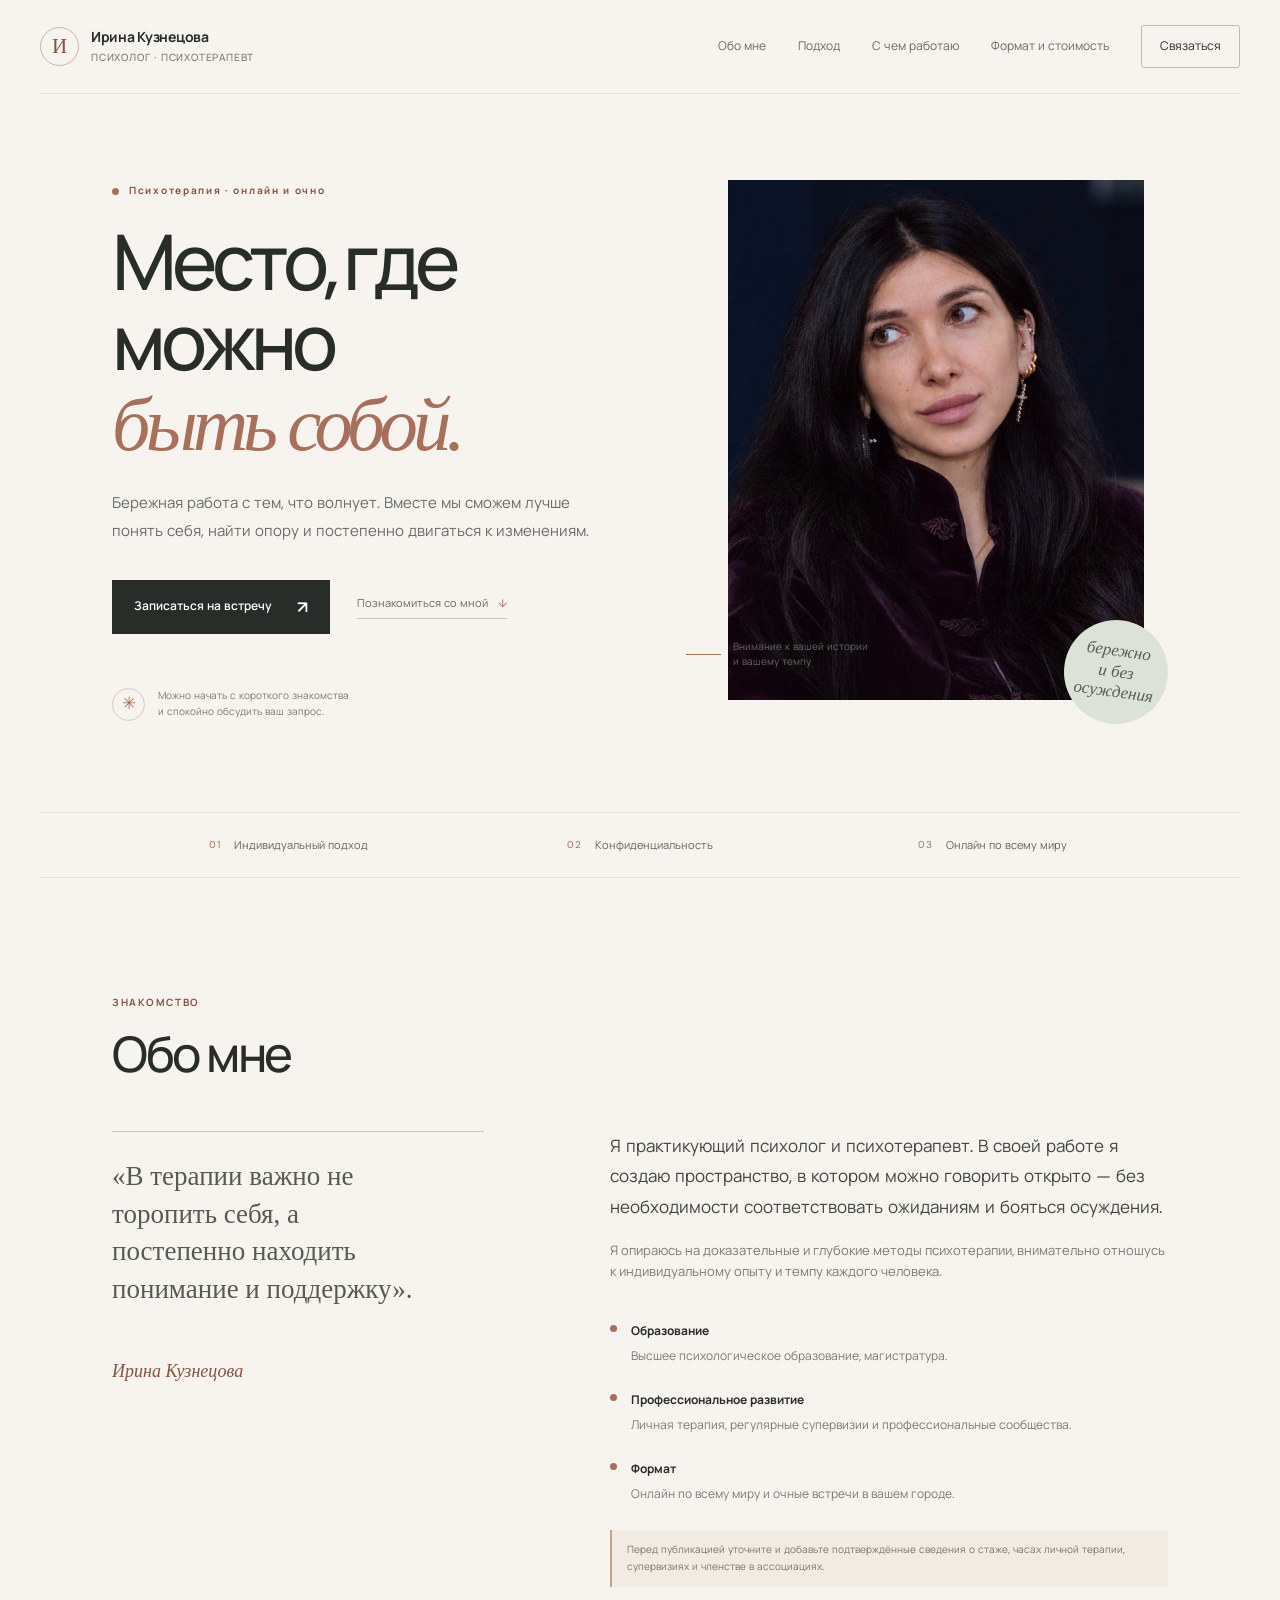
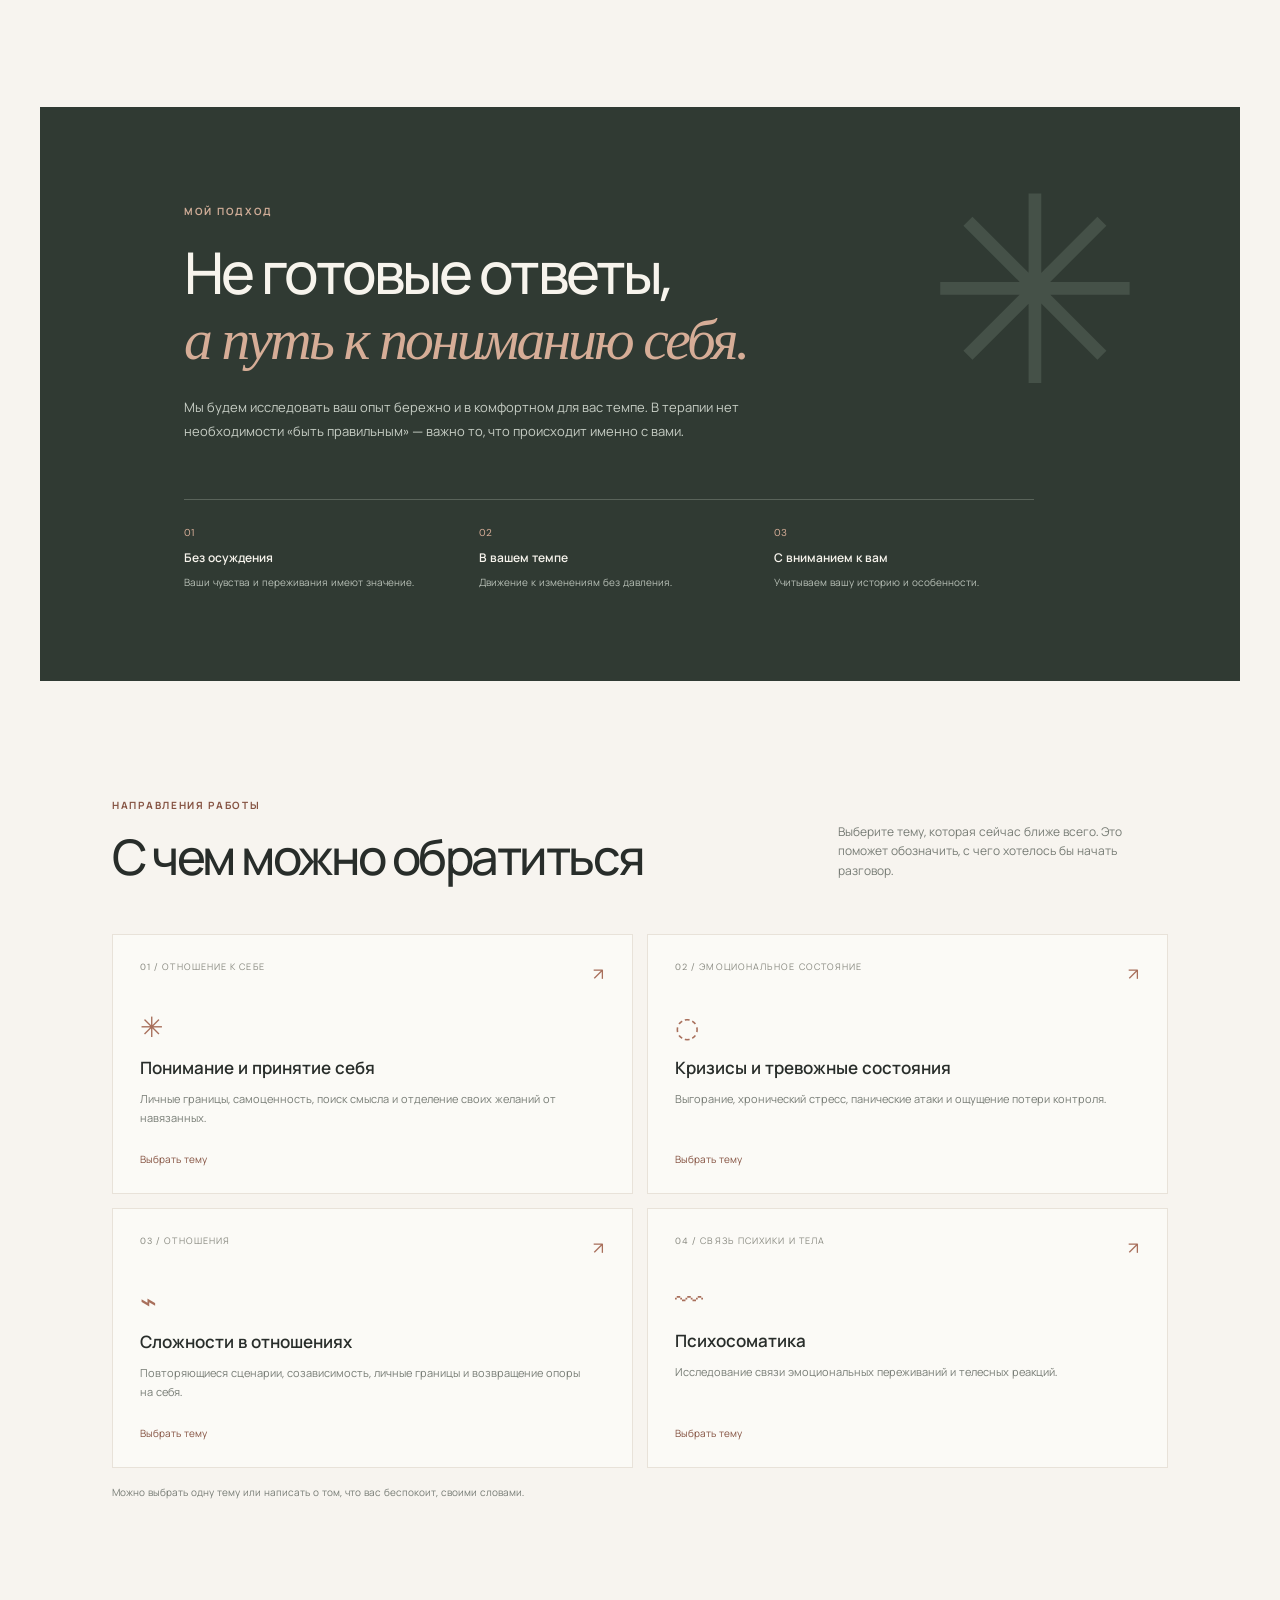
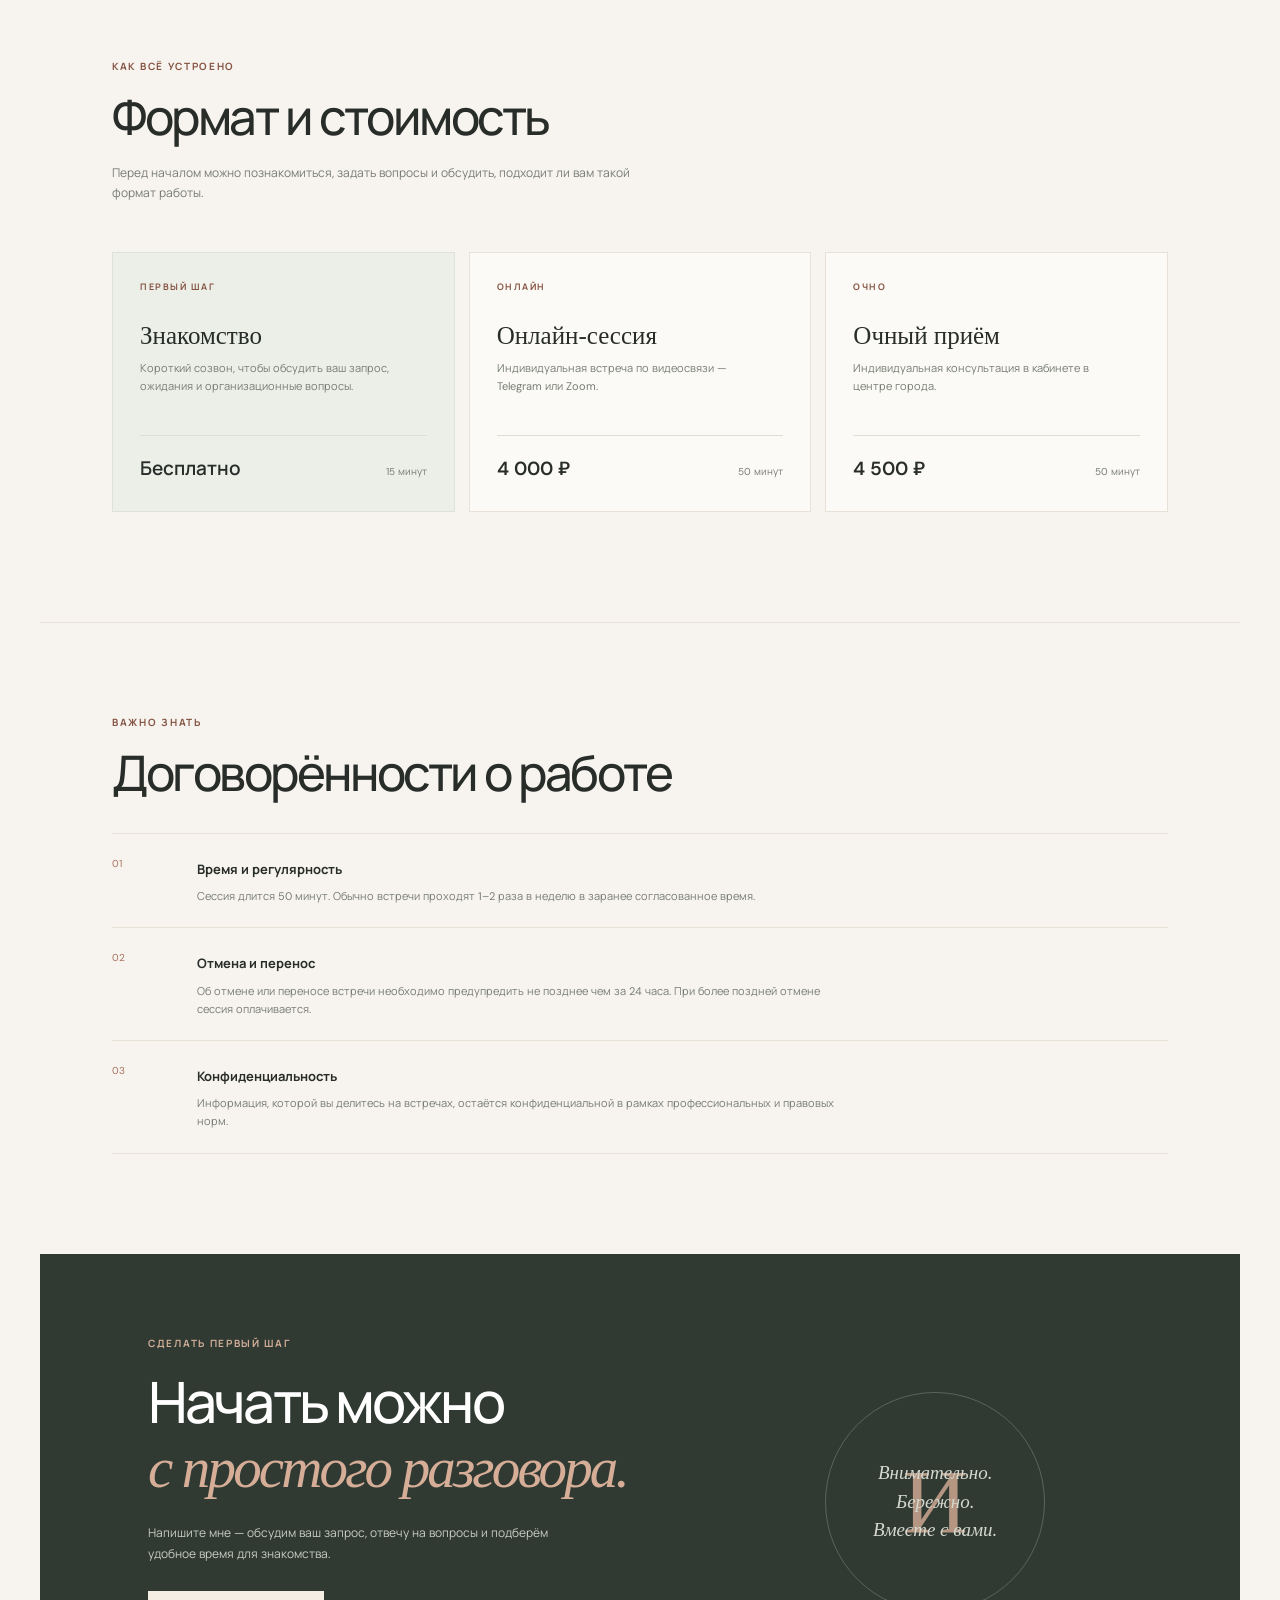
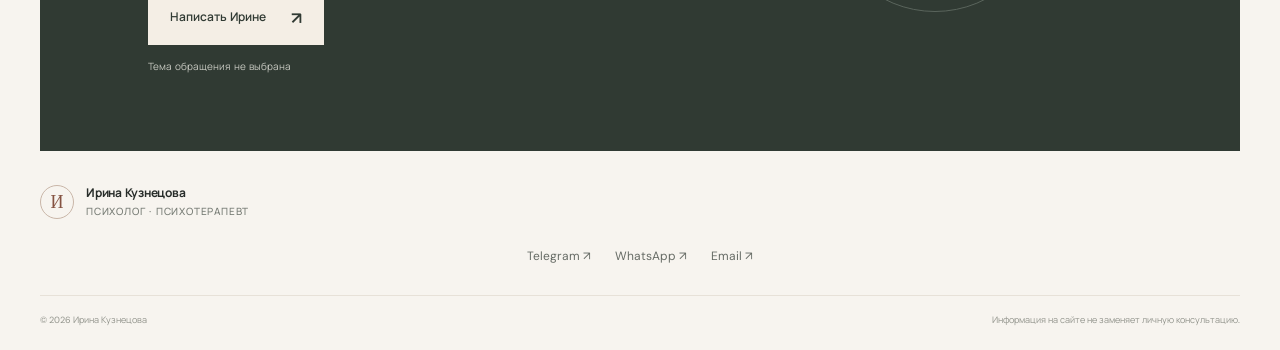
==== index.html @ 9c00845e "Add files via upload" ====
<!DOCTYPE html>
<html lang="ru">
<head>
  <meta charset="UTF-8">
  <meta name="viewport" content="width=device-width, initial-scale=1.0">
  <meta name="theme-color" content="#f7f4ef">
  <meta name="description" content="Ирина Кузнецова — психолог, психотерапевт. Индивидуальные консультации онлайн и очно.">
  <title>Ирина Кузнецова — психолог и психотерапевт</title>
  <link rel="preconnect" href="https://fonts.googleapis.com">
  <link rel="preconnect" href="https://fonts.gstatic.com" crossorigin>
  <link href="https://fonts.googleapis.com/css2?family=DM+Sans:wght@400;500;600;700&family=Manrope:wght@400;500;600;700&display=swap" rel="stylesheet">
  <link rel="stylesheet" href="style.css">
</head>
<body>
  <div class="site-shell">
    <header class="site-header">
      <a class="brand" href="#top" aria-label="На главную">
        <span class="brand-mark">И</span>
        <span>Ирина Кузнецова<small>Психолог · психотерапевт</small></span>
      </a>
      <button class="menu-toggle" type="button" aria-label="Открыть меню" aria-expanded="false">
        <span></span><span></span>
      </button>
      <nav class="nav-menu" aria-label="Основная навигация">
        <a href="#about">Обо мне</a>
        <a href="#approach">Подход</a>
        <a href="#requests">С чем работаю</a>
        <a href="#format">Формат и стоимость</a>
        <a class="nav-cta" href="#contacts">Связаться</a>
      </nav>
    </header>

    <main id="top">
      <section class="hero">
        <div class="hero-copy">
          <div class="eyebrow"><span></span> Психотерапия · онлайн и очно</div>
          <h1>Место, где можно<br><em>быть собой.</em></h1>
          <p class="hero-lead">Бережная работа с тем, что волнует. Вместе мы сможем лучше понять себя, найти опору и постепенно двигаться к изменениям.</p>
          <div class="hero-actions">
            <a class="button button-primary" href="#contacts">Записаться на встречу <span>↗</span></a>
            <a class="text-link" href="#about">Познакомиться со мной <span>↓</span></a>
          </div>
          <div class="hero-note">
            <span class="note-icon">✳</span>
            <span>Можно начать с короткого знакомства<br>и спокойно обсудить ваш запрос.</span>
          </div>
        </div>
        <div class="hero-visual">
          <div class="portrait-frame">
            <!-- Замените путь на актуальное фото специалиста -->
            <img src="Снимок экрана — 2026-11-09 в 21.29.04.png" alt="Портрет Ирины Кузнецовой" onerror="this.style.display='none'; this.parentElement.classList.add('portrait-placeholder');">
            <img src="irina-portrait.png" alt="">
          </div>
          <div class="visual-caption"><span class="caption-line"></span><span>Внимание к вашей истории<br>и вашему темпу</span></div>
          <div class="hero-stamp">бережно<br>и без<br>осуждения</div>
        </div>
      </section>

      <section class="intro-strip" aria-label="Формат работы">
        <div><span class="strip-number">01</span><span>Индивидуальный подход</span></div>
        <div><span class="strip-number">02</span><span>Конфиденциальность</span></div>
        <div><span class="strip-number">03</span><span>Онлайн по всему миру</span></div>
      </section>

      <section class="section about-section" id="about">
        <div class="section-heading">
          <span class="section-kicker">ЗНАКОМСТВО</span>
          <h2>Обо мне</h2>
        </div>
        <div class="about-layout">
          <div class="about-aside">
            <p class="large-quote">«В терапии важно не торопить себя, а постепенно находить понимание и поддержку».</p>
            <span class="signature">Ирина Кузнецова</span>
          </div>
          <div class="about-content">
            <p class="body-large">Я практикующий психолог и психотерапевт. В своей работе я создаю пространство, в котором можно говорить открыто — без необходимости соответствовать ожиданиям и бояться осуждения.</p>
            <p>Я опираюсь на доказательные и глубокие методы психотерапии, внимательно отношусь к индивидуальному опыту и темпу каждого человека.</p>
            <div class="credentials">
              <div class="credential"><span class="credential-dot"></span><div><strong>Образование</strong><p>Высшее психологическое образование, магистратура.</p></div></div>
              <div class="credential"><span class="credential-dot"></span><div><strong>Профессиональное развитие</strong><p>Личная терапия, регулярные супервизии и профессиональные сообщества.</p></div></div>
              <div class="credential"><span class="credential-dot"></span><div><strong>Формат</strong><p>Онлайн по всему миру и очные встречи в вашем городе.</p></div></div>
            </div>
            <p class="editor-note">Перед публикацией уточните и добавьте подтверждённые сведения о стаже, часах личной терапии, супервизиях и членстве в ассоциациях.</p>
          </div>
        </div>
      </section>

      <section class="approach-band" id="approach">
        <div class="approach-inner">
          <span class="section-kicker light">МОЙ ПОДХОД</span>
          <h2>Не готовые ответы,<br><em>а путь к пониманию себя.</em></h2>
          <p>Мы будем исследовать ваш опыт бережно и в комфортном для вас темпе. В терапии нет необходимости «быть правильным» — важно то, что происходит именно с вами.</p>
          <div class="approach-points">
            <div><span>01</span><strong>Без осуждения</strong><small>Ваши чувства и переживания имеют значение.</small></div>
            <div><span>02</span><strong>В вашем темпе</strong><small>Движение к изменениям без давления.</small></div>
            <div><span>03</span><strong>С вниманием к вам</strong><small>Учитываем вашу историю и особенности.</small></div>
          </div>
        </div>
        <div class="approach-decoration" aria-hidden="true">✳</div>
      </section>

      <section class="section requests-section" id="requests">
        <div class="section-heading heading-row">
          <div><span class="section-kicker">НАПРАВЛЕНИЯ РАБОТЫ</span><h2>С чем можно обратиться</h2></div>
          <p>Выберите тему, которая сейчас ближе всего. Это поможет обозначить, с чего хотелось бы начать разговор.</p>
        </div>
        <div class="request-grid">
          <button class="request-card" type="button" data-topic="самоценность и принятие себя" aria-pressed="false">
            <span class="card-top"><span>01 / ОТНОШЕНИЕ К СЕБЕ</span><span class="card-arrow">↗</span></span>
            <span class="request-icon">✳</span>
            <strong>Понимание и принятие себя</strong>
            <span class="request-description">Личные границы, самоценность, поиск смысла и отделение своих желаний от навязанных.</span>
            <span class="card-select">Выбрать тему</span>
          </button>
          <button class="request-card" type="button" data-topic="тревожные состояния и стресс" aria-pressed="false">
            <span class="card-top"><span>02 / ЭМОЦИОНАЛЬНОЕ СОСТОЯНИЕ</span><span class="card-arrow">↗</span></span>
            <span class="request-icon">◌</span>
            <strong>Кризисы и тревожные состояния</strong>
            <span class="request-description">Выгорание, хронический стресс, панические атаки и ощущение потери контроля.</span>
            <span class="card-select">Выбрать тему</span>
          </button>
          <button class="request-card" type="button" data-topic="отношения" aria-pressed="false">
            <span class="card-top"><span>03 / ОТНОШЕНИЯ</span><span class="card-arrow">↗</span></span>
            <span class="request-icon">⌁</span>
            <strong>Сложности в отношениях</strong>
            <span class="request-description">Повторяющиеся сценарии, созависимость, личные границы и возвращение опоры на себя.</span>
            <span class="card-select">Выбрать тему</span>
          </button>
          <button class="request-card" type="button" data-topic="психосоматика" aria-pressed="false">
            <span class="card-top"><span>04 / СВЯЗЬ ПСИХИКИ И ТЕЛА</span><span class="card-arrow">↗</span></span>
            <span class="request-icon">〰</span>
            <strong>Психосоматика</strong>
            <span class="request-description">Исследование связи эмоциональных переживаний и телесных реакций.</span>
            <span class="card-select">Выбрать тему</span>
          </button>
        </div>
        <p class="selection-hint" id="selectionHint" aria-live="polite">Можно выбрать одну тему или написать о том, что вас беспокоит, своими словами.</p>
      </section>

      <section class="section format-section" id="format">
        <div class="section-heading">
          <span class="section-kicker">КАК ВСЁ УСТРОЕНО</span>
          <h2>Формат и стоимость</h2>
          <p class="section-description">Перед началом можно познакомиться, задать вопросы и обсудить, подходит ли вам такой формат работы.</p>
        </div>
        <div class="price-cards">
          <article class="price-card intro-card">
            <span class="price-label">ПЕРВЫЙ ШАГ</span>
            <h3>Знакомство</h3>
            <p>Короткий созвон, чтобы обсудить ваш запрос, ожидания и организационные вопросы.</p>
            <div class="price-bottom"><strong>Бесплатно</strong><span>15 минут</span></div>
          </article>
          <article class="price-card">
            <span class="price-label">ОНЛАЙН</span>
            <h3>Онлайн-сессия</h3>
            <p>Индивидуальная встреча по видеосвязи — Telegram или Zoom.</p>
            <div class="price-bottom"><strong>4 000 ₽</strong><span>50 минут</span></div>
          </article>
          <article class="price-card">
            <span class="price-label">ОЧНО</span>
            <h3>Очный приём</h3>
            <p>Индивидуальная консультация в кабинете в центре города.</p>
            <div class="price-bottom"><strong>4 500 ₽</strong><span>50 минут</span></div>
          </article>
        </div>
      </section>

      <section class="rules-section">
        <div class="section-heading">
          <span class="section-kicker">ВАЖНО ЗНАТЬ</span>
          <h2>Договорённости о работе</h2>
        </div>
        <div class="rules-list">
          <div class="rule"><span>01</span><div><strong>Время и регулярность</strong><p>Сессия длится 50 минут. Обычно встречи проходят 1–2 раза в неделю в заранее согласованное время.</p></div></div>
          <div class="rule"><span>02</span><div><strong>Отмена и перенос</strong><p>Об отмене или переносе встречи необходимо предупредить не позднее чем за 24 часа. При более поздней отмене сессия оплачивается.</p></div></div>
          <div class="rule"><span>03</span><div><strong>Конфиденциальность</strong><p>Информация, которой вы делитесь на встречах, остаётся конфиденциальной в рамках профессиональных и правовых норм.</p></div></div>
        </div>
      </section>

      <section class="contact-section" id="contacts">
        <div class="contact-copy">
          <span class="section-kicker light">СДЕЛАТЬ ПЕРВЫЙ ШАГ</span>
          <h2>Начать можно<br><em>с простого разговора.</em></h2>
          <p>Напишите мне — обсудим ваш запрос, отвечу на вопросы и подберём удобное время для знакомства.</p>
          <a class="button button-light" id="contactButton" href="https://t.me" target="_blank" rel="noopener">Написать Ирине <span>↗</span></a>
          <p class="contact-topic" id="contactTopic">Тема обращения не выбрана</p>
        </div>
        <div class="contact-side">
          <div class="contact-orbit">И</div>
          <span>Внимательно.<br>Бережно.<br>Вместе с вами.</span>
        </div>
      </section>
    </main>

    <footer class="site-footer">
      <a class="brand footer-brand" href="#top"><span class="brand-mark">И</span><span>Ирина Кузнецова<small>Психолог · психотерапевт</small></span></a>
      <div class="footer-contacts">
        <a href="https://t.me" target="_blank" rel="noopener">Telegram ↗</a>
        <a href="https://wa.me" target="_blank" rel="noopener">WhatsApp ↗</a>
        <a href="mailto:your@email.com">Email ↗</a>
      </div>
      <div class="footer-bottom"><span>© 2026 Ирина Кузнецова</span><span>Информация на сайте не заменяет личную консультацию.</span></div>
    </footer>
  </div>
  <script src="script.js"></script>
</body>
</html>
---- style.css ----
/* Ирина Кузнецова — обновлённый дизайн сайта */
:root {
  --paper: #f7f4ef;
  --white: #fffefa;
  --ink: #282d2a;
  --muted: #777c75;
  --line: #e7e1d8;
  --accent: #a86f5b;
  --accent-dark: #855342;
  --sage: #dce2d7;
  --serif: Georgia, "Times New Roman", serif;
  --sans: "DM Sans", "Manrope", Arial, sans-serif;
}
* { box-sizing: border-box; }
html { scroll-behavior: smooth; scroll-padding-top: 100px; }
body { margin: 0; background: var(--paper); color: var(--ink); font-family: var(--sans); line-height: 1.65; -webkit-font-smoothing: antialiased; }
a { color: inherit; }
button { font: inherit; }
.site-shell { width: min(1320px, calc(100% - 80px)); margin: 0 auto; }
.site-header { min-height: 94px; display: flex; align-items: center; justify-content: space-between; border-bottom: 1px solid var(--line); gap: 30px; }
.brand { display: inline-flex; align-items: center; gap: 12px; text-decoration: none; font-weight: 700; font-size: 14px; letter-spacing: -.02em; line-height: 1.25; white-space: nowrap; }
.brand small { display: block; margin-top: 5px; color: var(--muted); font-size: 10px; font-weight: 500; letter-spacing: .08em; text-transform: uppercase; }
.brand-mark { width: 39px; height: 39px; display: grid; place-items: center; border: 1px solid #c9b6a8; border-radius: 50%; color: var(--accent-dark); font-family: var(--serif); font-size: 21px; font-weight: 400; }
.nav-menu { display: flex; align-items: center; gap: clamp(16px, 2.5vw, 36px); }
.nav-menu a, .footer-contacts a { text-decoration: none; color: #666b65; font-size: 12px; transition: color .2s ease; }
.nav-menu a:hover, .footer-contacts a:hover { color: var(--accent); }
.nav-menu .nav-cta { padding: 11px 18px; border: 1px solid #cbb7a9; border-radius: 3px; color: var(--ink); }
.menu-toggle { display: none; }
.hero { display: grid; grid-template-columns: 1.04fr .96fr; align-items: center; gap: 8%; padding: 86px 6% 88px; }
.eyebrow, .section-kicker, .price-label { color: var(--accent-dark); font-size: 10px; font-weight: 700; letter-spacing: .17em; }
.eyebrow { display: flex; align-items: center; gap: 10px; margin-bottom: 25px; }
.eyebrow span { width: 7px; height: 7px; border-radius: 50%; background: var(--accent); }
h1, h2, h3, p { margin-top: 0; }
h1 { margin-bottom: 24px; font-size: clamp(48px, 6vw, 78px); line-height: 1.04; letter-spacing: -.065em; font-weight: 500; }
h1 em, h2 em { color: var(--accent); font-family: var(--serif); font-weight: 400; }
.hero-lead { max-width: 490px; color: #686d67; font-size: 15px; line-height: 1.9; }
.hero-actions { display: flex; align-items: center; gap: 27px; flex-wrap: wrap; margin-top: 34px; }
.button { display: inline-flex; justify-content: center; align-items: center; gap: 25px; min-height: 54px; padding: 0 22px; text-decoration: none; font-size: 12px; font-weight: 600; transition: transform .2s, background .2s; }
.button:hover { transform: translateY(-2px); }
.button-primary { background: var(--ink); color: white; }
.button-primary:hover { background: var(--accent-dark); }
.button span { font-size: 17px; }
.text-link { color: #646961; font-size: 11px; text-decoration: none; border-bottom: 1px solid #c9c3b9; padding-bottom: 5px; }
.text-link span { margin-left: 7px; color: var(--accent); }
.hero-note { display: flex; align-items: center; gap: 13px; margin-top: 54px; color: var(--muted); font-size: 10px; line-height: 1.6; }
.note-icon { display: grid; place-items: center; width: 33px; height: 33px; border: 1px solid #d7c9bb; border-radius: 50%; color: var(--accent); font-size: 17px; }
.hero-visual { position: relative; max-width: 440px; justify-self: end; width: 100%; padding: 0 24px 24px 0; }
.portrait-frame { position: relative; aspect-ratio: 4 / 5; overflow: hidden; background: #e4ded4; }
.portrait-frame img { width: 100%; height: 100%; display: block; object-fit: cover; object-position: center; }
.portrait-fallback { display: none; position: absolute; inset: 0; align-items: center; justify-content: center; flex-direction: column; background: linear-gradient(145deg, #e9e4da, #d6d2c8); color: #75685c; text-align: center; }
.portrait-placeholder .portrait-fallback { display: flex; }
.portrait-fallback span { font: 36px/1.2 var(--serif); }
.portrait-fallback small { margin-top: 20px; font: 9px var(--sans); letter-spacing: .15em; }
.visual-caption { position: absolute; left: -42px; bottom: 55px; display: flex; align-items: center; gap: 12px; color: #62675f; font-size: 10px; line-height: 1.5; }
.caption-line { width: 35px; height: 1px; background: var(--accent); }
.hero-stamp { position: absolute; right: 0; bottom: 0; width: 104px; height: 104px; display: grid; place-content: center; border-radius: 50%; background: var(--sage); color: #555f51; text-align: center; font: italic 17px/1.2 var(--serif); transform: rotate(8deg); }
.intro-strip { display: grid; grid-template-columns: repeat(3, 1fr); border-top: 1px solid var(--line); border-bottom: 1px solid var(--line); padding: 23px 6%; }
.intro-strip div { display: flex; align-items: center; justify-content: center; gap: 13px; font-size: 11px; color: #5f655e; }
.strip-number { color: var(--accent); font-size: 10px; letter-spacing: .1em; }
.section { padding: 110px 6%; }
.section-heading { margin-bottom: 48px; }
.section-heading h2, .approach-inner h2, .contact-copy h2 { margin: 13px 0 0; font-size: clamp(34px, 4vw, 49px); line-height: 1.13; font-weight: 500; letter-spacing: -.05em; }
.about-layout { display: grid; grid-template-columns: .8fr 1.2fr; gap: 12%; }
.about-aside { padding: 26px 25px 0 0; border-top: 1px solid #cfc6ba; }
.large-quote { max-width: 320px; color: #555b53; font: 27px/1.4 var(--serif); }
.signature { display: inline-block; margin-top: 25px; color: var(--accent-dark); font: italic 18px var(--serif); }
.about-content { max-width: 650px; }
.body-large { font-size: 17px; line-height: 1.8; color: #414740; }
.about-content > p:not(.body-large):not(.editor-note) { color: var(--muted); font-size: 13px; }
.credentials { display: grid; gap: 19px; margin-top: 34px; }
.credential { display: flex; gap: 14px; }
.credential-dot { flex: 0 0 7px; width: 7px; height: 7px; margin-top: 8px; border-radius: 50%; background: var(--accent); }
.credential strong { font-size: 12px; }
.credential p { margin: 4px 0 0; color: var(--muted); font-size: 12px; }
.editor-note { margin-top: 25px; padding: 12px 15px; border-left: 2px solid #c6a28e; background: #f0ebe3; color: #79756d; font-size: 10px; }
.approach-band { position: relative; overflow: hidden; padding: 90px 12%; background: #303a33; color: #f7f4ed; }
.approach-inner { position: relative; z-index: 1; max-width: 850px; }
.section-kicker.light { color: #d0ad98; }
.approach-inner h2 { margin-top: 18px; font-size: clamp(38px, 4.5vw, 58px); }
.approach-inner h2 em, .contact-copy h2 em { color: #d6ad97; }
.approach-inner > p { max-width: 570px; margin: 24px 0 0; color: #c6cdc4; font-size: 13px; line-height: 1.9; }
.approach-points { display: grid; grid-template-columns: repeat(3, 1fr); gap: 35px; margin-top: 54px; padding-top: 25px; border-top: 1px solid #59635a; }
.approach-points div { display: grid; gap: 7px; }
.approach-points span { color: #d6ad97; font-size: 10px; }
.approach-points strong { font-size: 12px; font-weight: 600; }
.approach-points small { color: #b8c0b7; font-size: 10px; line-height: 1.6; }
.approach-decoration { position: absolute; right: 8%; top: 10%; color: #455148; font-size: 260px; line-height: 1; }
.heading-row { display: flex; align-items: end; justify-content: space-between; gap: 40px; }
.heading-row p { max-width: 330px; margin: 0 0 4px; color: var(--muted); font-size: 12px; }
.request-grid { display: grid; grid-template-columns: repeat(2, 1fr); gap: 14px; }
.request-card { min-height: 260px; padding: 25px 27px; display: flex; flex-direction: column; align-items: flex-start; text-align: left; background: #fbfaf6; border: 1px solid #e8e2d9; color: var(--ink); cursor: pointer; transition: border .2s, background .2s, transform .2s; }
.request-card:hover { transform: translateY(-3px); border-color: #c7a28f; }
.request-card.is-selected { border-color: var(--accent); background: #f0e9e0; box-shadow: inset 0 0 0 1px var(--accent); }
.card-top { width: 100%; display: flex; justify-content: space-between; color: #898a81; font-size: 9px; letter-spacing: .12em; }
.card-arrow { color: var(--accent); font-size: 17px; }
.request-icon { margin: 23px 0 10px; color: var(--accent); font: 28px var(--serif); }
.request-card strong { font-size: 17px; font-weight: 600; }
.request-description { max-width: 440px; margin-top: 8px; color: var(--muted); font-size: 11px; line-height: 1.7; }
.card-select { margin-top: auto; padding-top: 18px; color: var(--accent-dark); font-size: 10px; }
.selection-hint { margin: 17px 0 0; color: var(--muted); font-size: 10px; }
.format-section { padding-top: 40px; }
.section-description { max-width: 530px; margin: 18px 0 0; color: var(--muted); font-size: 12px; }
.price-cards { display: grid; grid-template-columns: repeat(3, 1fr); gap: 14px; }
.price-card { min-height: 260px; display: flex; flex-direction: column; padding: 27px; background: #fbfaf6; border: 1px solid var(--line); }
.price-card.intro-card { background: #ecefe8; border-color: #dce2d7; }
.price-label { font-size: 9px; }
.price-card h3 { margin: 27px 0 9px; font: 25px var(--serif); }
.price-card > p { max-width: 260px; margin-bottom: 25px; color: var(--muted); font-size: 11px; line-height: 1.7; }
.price-bottom { display: flex; align-items: baseline; justify-content: space-between; gap: 10px; margin-top: auto; padding-top: 17px; border-top: 1px solid #e2ddd4; }
.price-bottom strong { font-size: 19px; font-weight: 600; }
.price-bottom span { color: var(--muted); font-size: 10px; }
.rules-section { padding: 85px 6% 100px; border-top: 1px solid var(--line); }
.rules-section .section-heading { margin-bottom: 30px; }
.rules-list { border-top: 1px solid var(--line); }
.rule { display: grid; grid-template-columns: 70px 1fr; gap: 15px; padding: 22px 0; border-bottom: 1px solid var(--line); }
.rule > span { color: var(--accent); font-size: 10px; }
.rule strong { font-size: 13px; }
.rule p { max-width: 650px; margin: 5px 0 0; color: var(--muted); font-size: 11px; }
.contact-section { position: relative; overflow: hidden; display: grid; grid-template-columns: 1.2fr .8fr; padding: 75px 9%; background: #303a33; color: #fff; }
.contact-copy { position: relative; z-index: 1; }
.contact-copy h2 { margin-top: 17px; font-size: clamp(38px, 4.5vw, 57px); }
.contact-copy > p { max-width: 440px; margin: 22px 0 25px; color: #c6cdc4; font-size: 12px; line-height: 1.8; }
.button-light { background: #f4eee5; color: #303a33; }
.button-light:hover { background: #ddc6b6; }
.contact-copy .contact-topic { min-height: 16px; margin: 13px 0 0; color: #c7c9c1; font-size: 10px; }
.contact-side { position: relative; display: grid; place-items: center; min-height: 260px; color: #d5d8ce; text-align: center; font: italic 19px/1.5 var(--serif); }
.contact-orbit { position: absolute; width: 220px; height: 220px; display: grid; place-items: center; border: 1px solid #657067; border-radius: 50%; color: #d6ad97; font: 90px var(--serif); opacity: .8; }
.contact-side > span { position: relative; z-index: 1; }
.site-footer { padding: 34px 0 22px; }
.footer-brand { font-size: 12px; }
.footer-brand .brand-mark { width: 34px; height: 34px; font-size: 18px; }
.footer-contacts { display: flex; gap: 24px; justify-content: center; margin: 28px 0; }
.footer-bottom { display: flex; justify-content: space-between; gap: 20px; padding-top: 17px; border-top: 1px solid var(--line); color: #92948c; font-size: 9px; }
@media (max-width: 900px) {
  .site-shell { width: min(100% - 44px, 760px); }
  .nav-menu { gap: 14px; }
  .nav-menu a { font-size: 10px; }
  .hero { gap: 5%; padding: 70px 2%; }
  .hero-visual { max-width: 350px; }
  .visual-caption { left: -20px; }
  .section { padding: 85px 2%; }
}
@media (max-width: 680px) {
  .site-shell { width: calc(100% - 36px); }
  .site-header { min-height: 76px; position: relative; }
  .menu-toggle { display: flex; flex-direction: column; justify-content: center; gap: 6px; width: 42px; height: 42px; border: 1px solid var(--line); background: transparent; cursor: pointer; }
  .menu-toggle span { display: block; width: 17px; height: 1px; margin: 0 auto; background: var(--ink); transition: transform .2s; }
  .menu-toggle[aria-expanded="true"] span:first-child { transform: translateY(3.5px) rotate(45deg); }
  .menu-toggle[aria-expanded="true"] span:last-child { transform: translateY(-3.5px) rotate(-45deg); }
  .nav-menu { display: none; position: absolute; z-index: 5; top: calc(100% + 1px); left: 0; right: 0; padding: 18px; background: var(--white); border: 1px solid var(--line); box-shadow: 0 15px 25px #282d2a12; flex-direction: column; align-items: stretch; gap: 0; }
  .nav-menu.is-open { display: flex; }
  .nav-menu a { padding: 12px 5px; font-size: 12px; }
  .nav-menu .nav-cta { margin-top: 8px; text-align: center; }
  .hero { grid-template-columns: 1fr; padding: 60px 0 65px; gap: 45px; }
  h1 { font-size: clamp(48px, 13vw, 66px); }
  .hero-lead { font-size: 13px; }
  .hero-note { margin-top: 35px; }
  .hero-visual { justify-self: center; width: min(82%, 360px); }
  .visual-caption { left: -35px; }
  .intro-strip { padding: 19px 0; gap: 12px; }
  .intro-strip div { flex-direction: column; gap: 4px; text-align: center; font-size: 9px; }
  .section { padding: 70px 0; }
  .section-heading { margin-bottom: 30px; }
  .section-heading h2 { font-size: 39px; }
  .about-layout { grid-template-columns: 1fr; gap: 35px; }
  .about-aside { padding-top: 18px; }
  .large-quote { max-width: 450px; font-size: 24px; }
  .approach-band { padding: 70px 25px; }
  .approach-points { grid-template-columns: 1fr; gap: 20px; margin-top: 35px; }
  .approach-decoration { right: -20px; top: 20px; font-size: 150px; }
  .heading-row { display: block; }
  .heading-row p { margin-top: 16px; }
  .request-grid, .price-cards { grid-template-columns: 1fr; }
  .request-card { min-height: 235px; }
  .price-card { min-height: 225px; }
  .format-section { padding-top: 5px; }
  .rules-section { padding: 65px 0 75px; }
  .rule { grid-template-columns: 35px 1fr; }
  .contact-section { grid-template-columns: 1fr; padding: 65px 25px 35px; }
  .contact-side { min-height: 210px; }
  .contact-orbit { width: 175px; height: 175px; font-size: 72px; }
  .footer-contacts { justify-content: flex-start; flex-wrap: wrap; gap: 16px; }
  .footer-bottom { flex-direction: column; gap: 8px; }
}
@media (prefers-reduced-motion: reduce) {
  *, *::before, *::after { scroll-behavior: auto !important; transition-duration: .01ms !important; animation-duration: .01ms !important; }
}

/* Дополнения для реальных данных специалиста */
.contact-actions { display:flex; align-items:center; flex-wrap:wrap; gap:22px; }
.vk-link { color:#f3e8dc; font-size:11px; text-decoration:none; border-bottom:1px solid #7d887e; padding-bottom:5px; }
.education-section { padding-top:25px; }
.education-list { border-top:1px solid var(--line); }
.education-item { display:grid; grid-template-columns:170px 1fr; gap:20px; padding:19px 0; border-bottom:1px solid var(--line); }
.education-item > span { color:var(--accent-dark); font-size:10px; letter-spacing:.04em; }
.education-item p { margin:0; color:var(--muted); font-size:11px; line-height:1.8; }
.education-item strong { color:var(--ink); font-size:12px; font-weight:600; }
@media(max-width:680px) {
  .education-item { grid-template-columns:1fr; gap:5px; }
  .contact-actions { align-items:flex-start; flex-direction:column; gap:17px; }
}
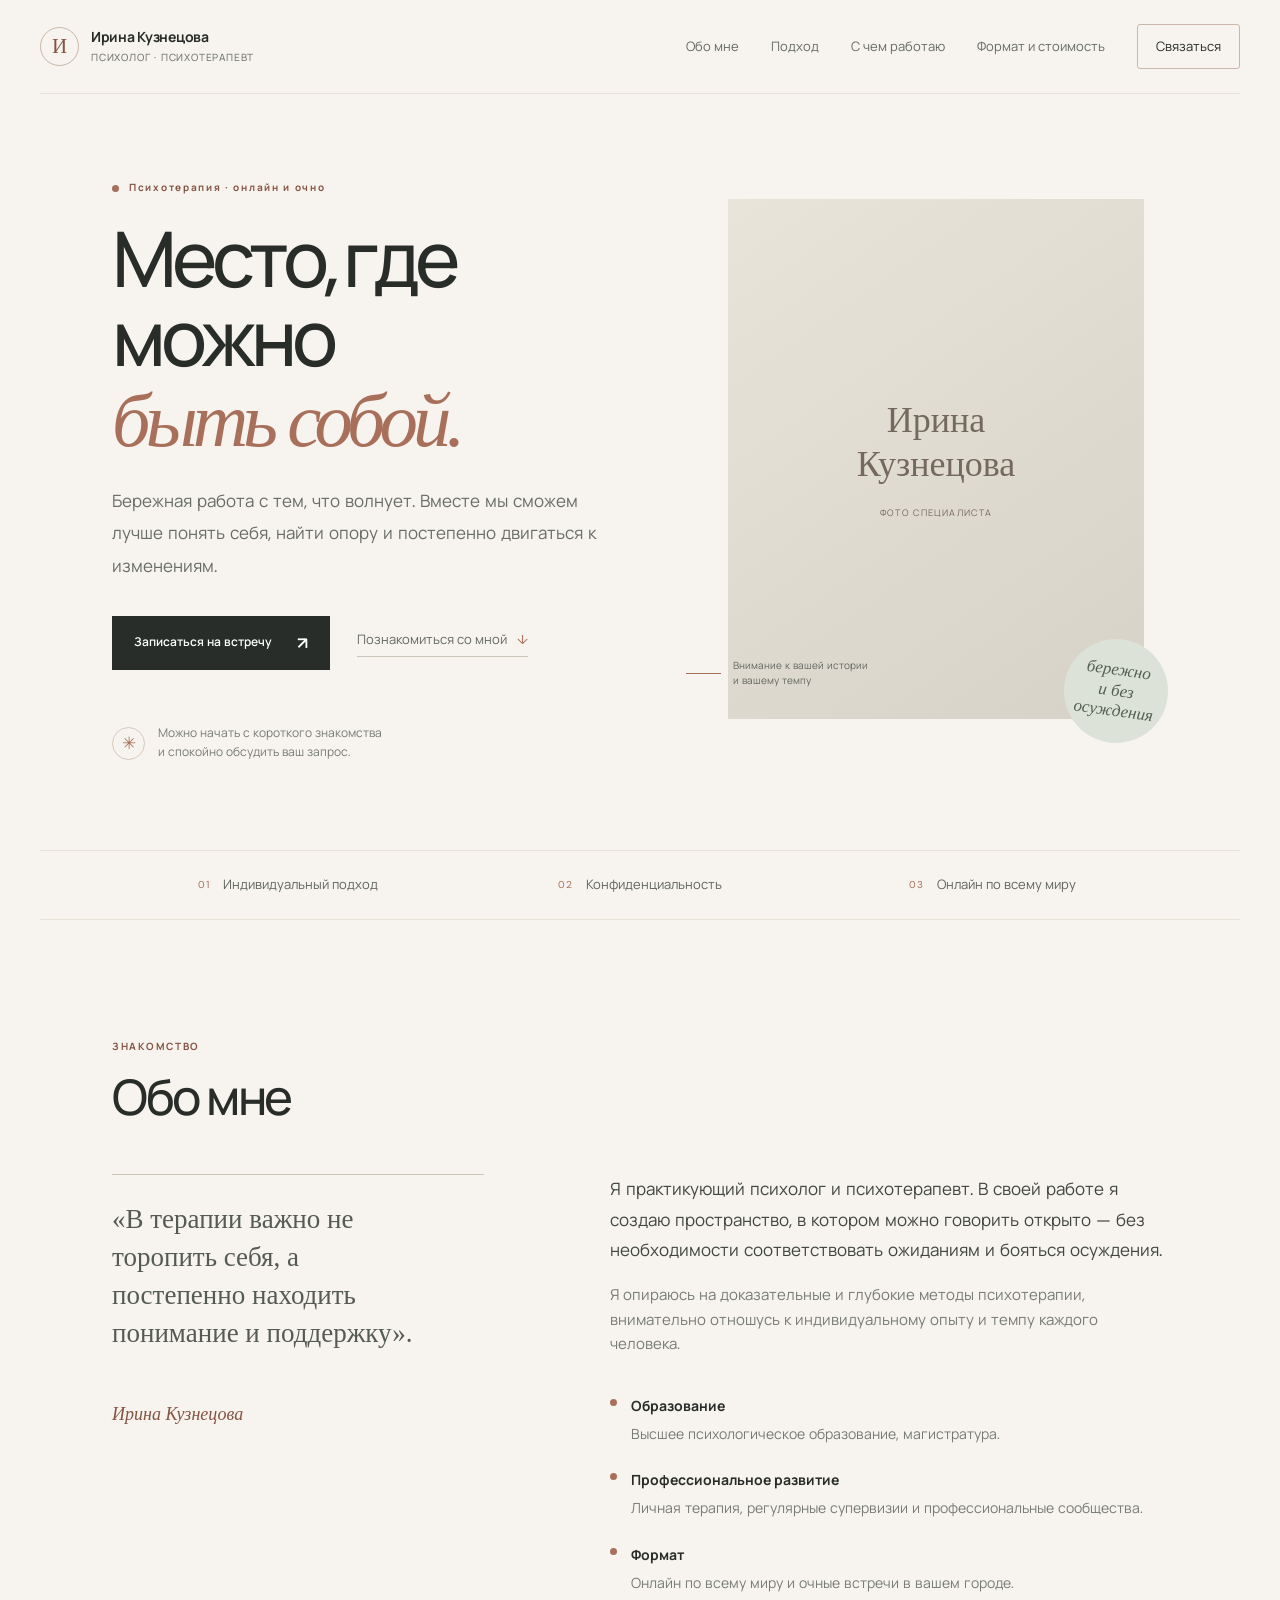
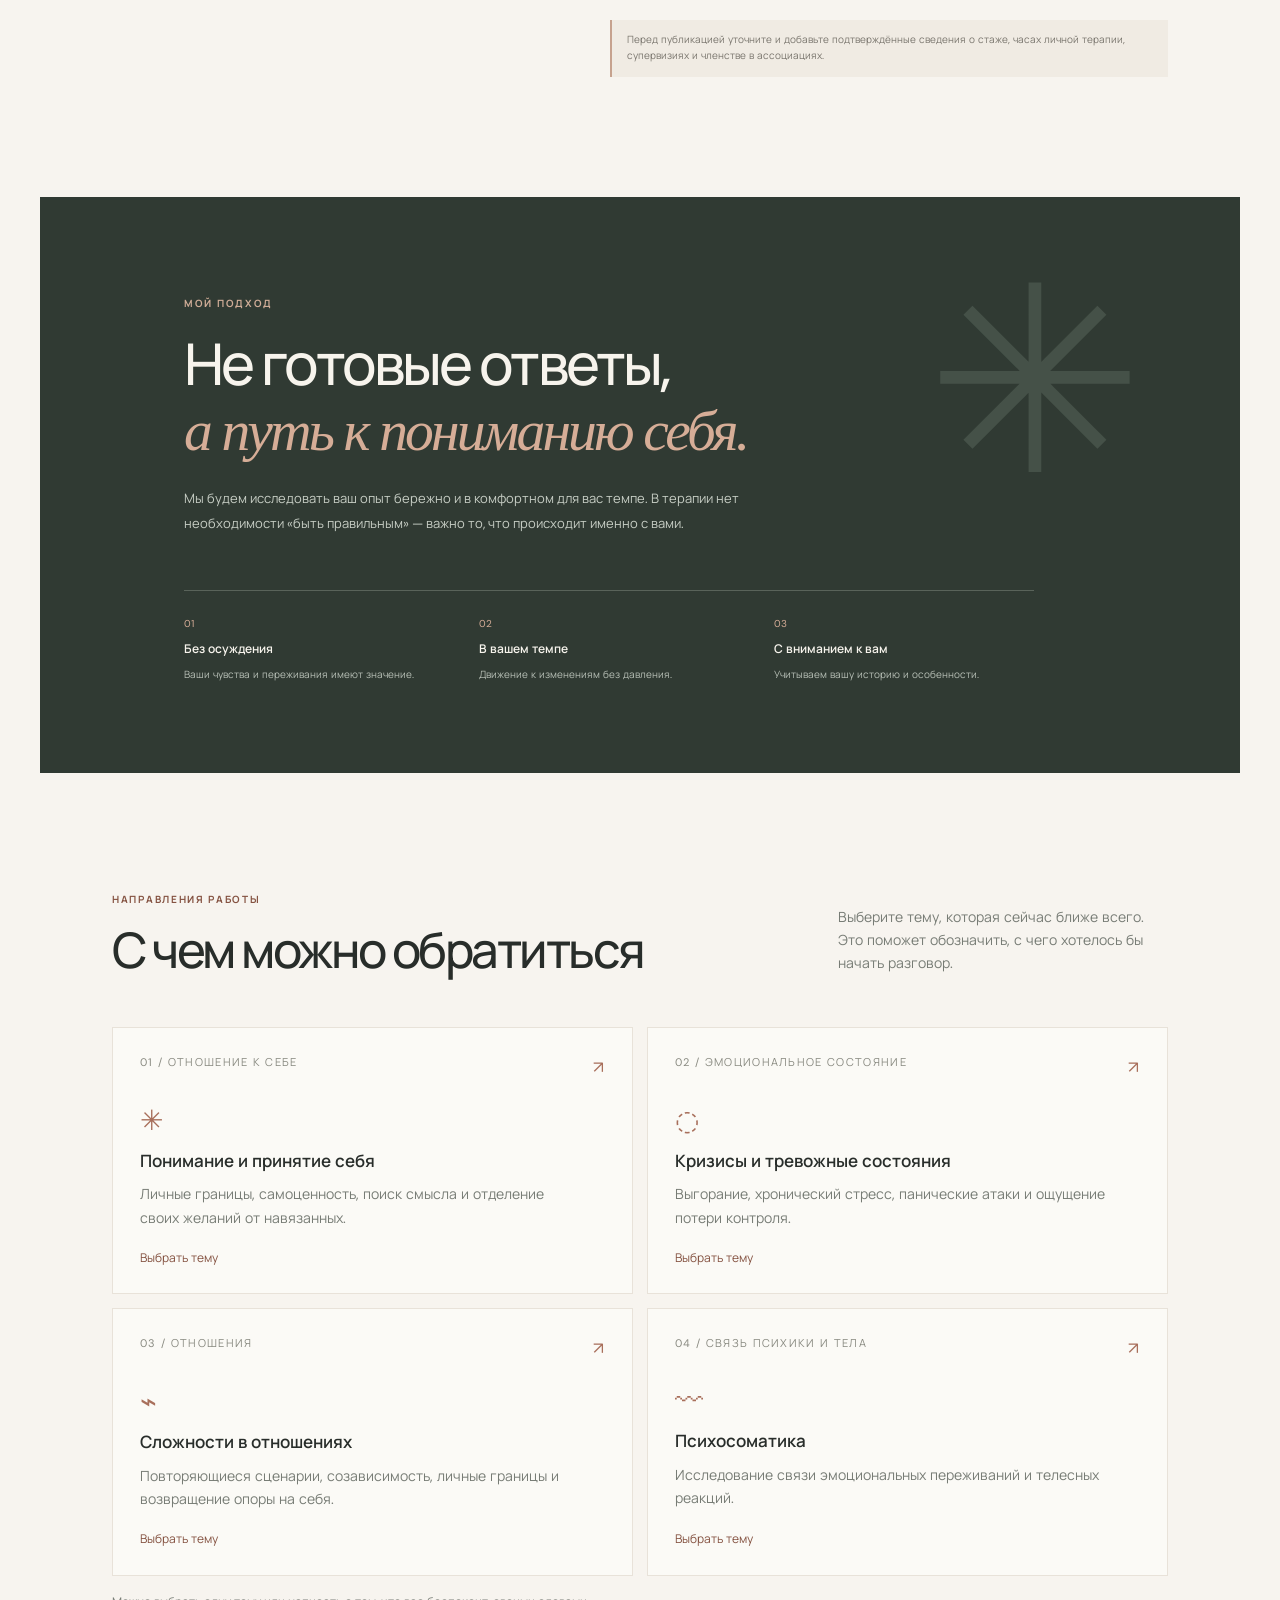
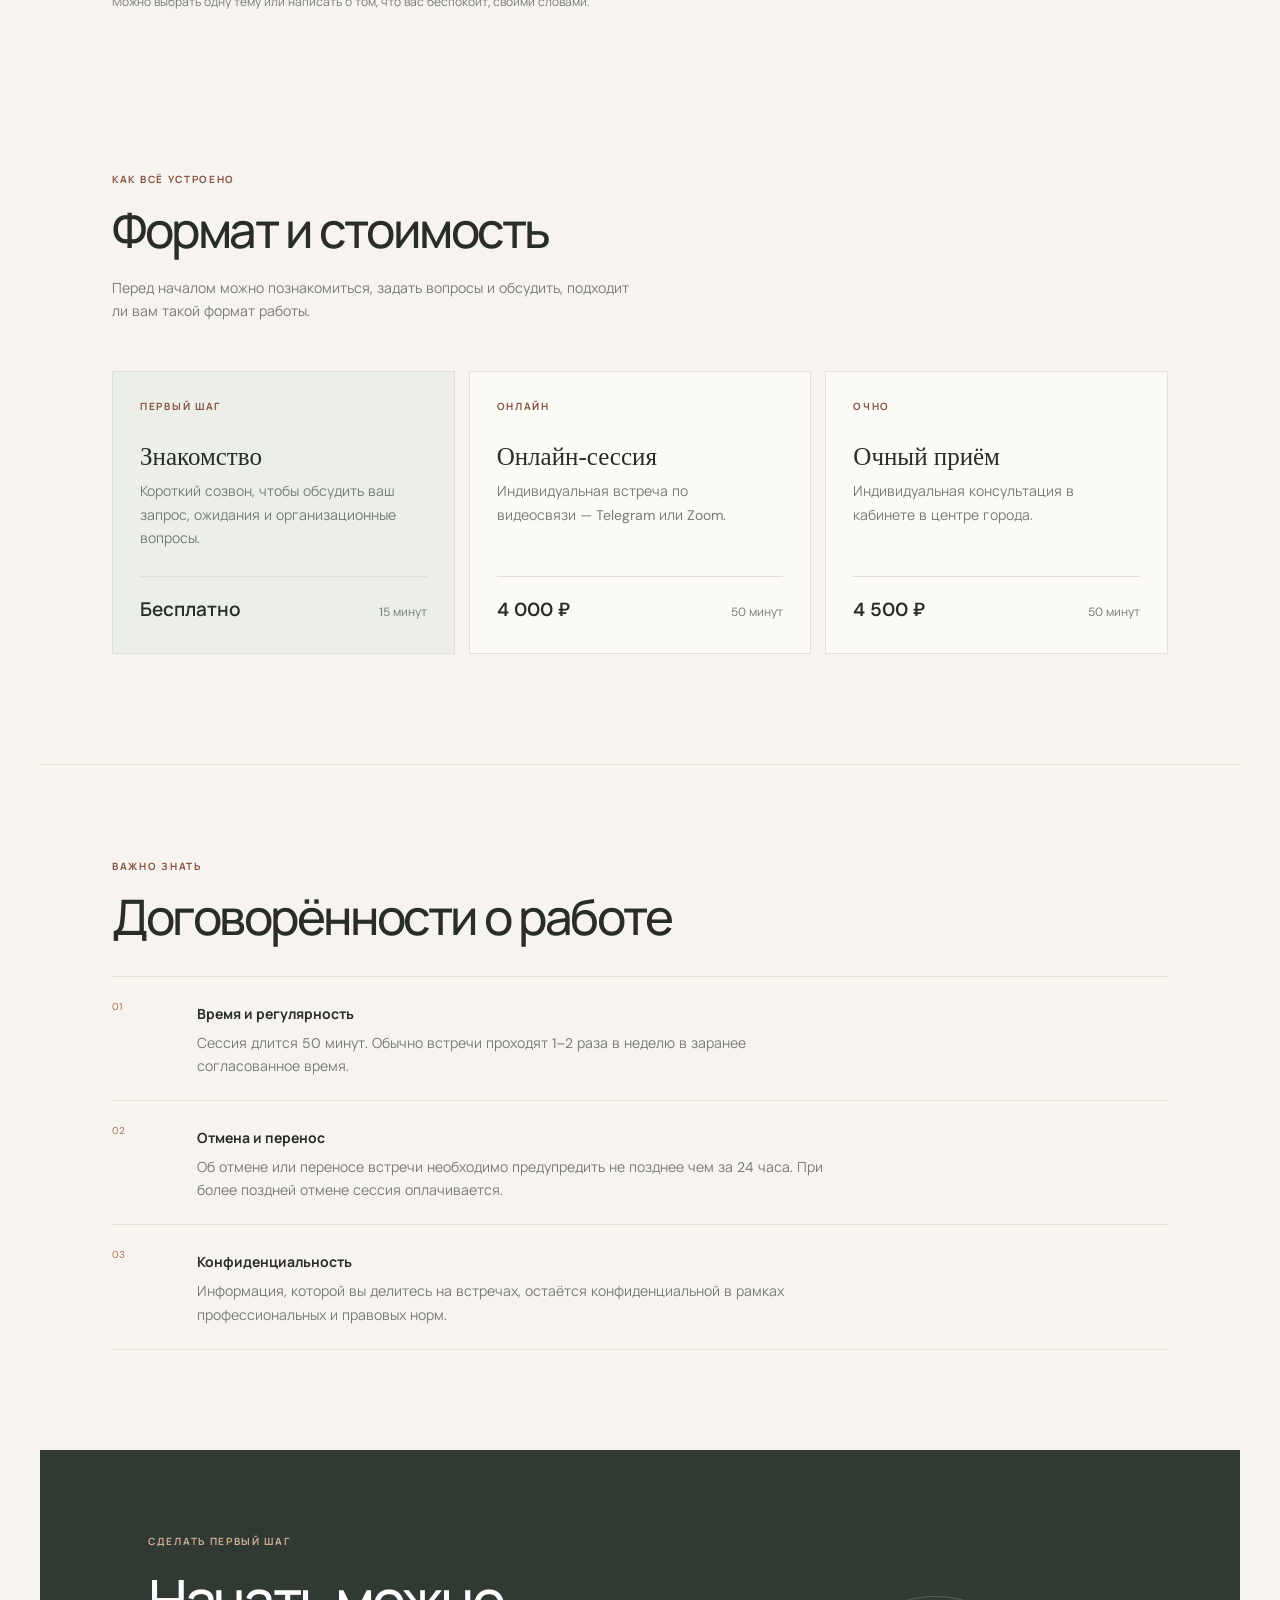
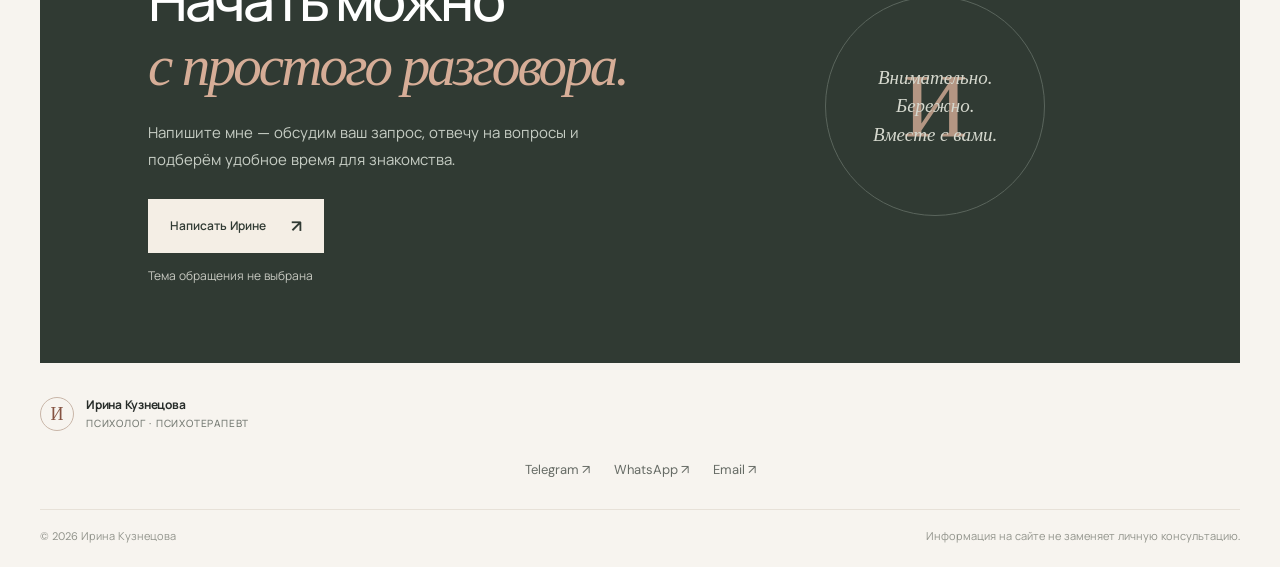
==== commit 3b2277bd: "Add files via upload" ====
--- a/index.html
+++ b/index.html
@@ -49,7 +49,7 @@
           <div class="portrait-frame">
             <!-- Замените путь на актуальное фото специалиста -->
             <img src="Снимок экрана — 2026-11-09 в 21.29.04.png" alt="Портрет Ирины Кузнецовой" onerror="this.style.display='none'; this.parentElement.classList.add('portrait-placeholder');">
-            <img src="irina-portrait.png" alt="">
+            <div class="portrait-fallback"><span>Ирина<br>Кузнецова</span><small>ФОТО СПЕЦИАЛИСТА</small></div>
           </div>
           <div class="visual-caption"><span class="caption-line"></span><span>Внимание к вашей истории<br>и вашему темпу</span></div>
           <div class="hero-stamp">бережно<br>и без<br>осуждения</div>
--- a/style.css
+++ b/style.css
@@ -199,3 +199,38 @@
   .education-item { grid-template-columns:1fr; gap:5px; }
   .contact-actions { align-items:flex-start; flex-direction:column; gap:17px; }
 }
+
+
+/* Увеличенный размер текста для более комфортного чтения */
+body { font-size: 17px; }
+.nav-menu a { font-size: 13px; }
+.hero-lead { font-size: 17px; }
+.hero-note { font-size: 12px; }
+.text-link { font-size: 13px; }
+.intro-strip div { font-size: 13px; }
+.about-content > p:not(.body-large):not(.editor-note) { font-size: 15px; }
+.credential strong, .rule strong { font-size: 14px; }
+.credential p, .rule p { font-size: 14px; }
+.request-description { font-size: 14px; }
+.card-top { font-size: 11px; }
+.card-select, .selection-hint { font-size: 12px; }
+.heading-row p, .section-description { font-size: 14px; }
+.price-card > p { font-size: 14px; }
+.price-label { font-size: 10px; }
+.price-bottom span { font-size: 12px; }
+.education-item p { font-size: 14px; }
+.education-item > span { font-size: 12px; }
+.contact-copy > p { font-size: 15px; }
+.contact-copy .contact-topic { font-size: 12px; }
+.footer-contacts a { font-size: 13px; }
+.footer-bottom { font-size: 11px; }
+@media(max-width:680px) {
+  body { font-size: 16px; }
+  .nav-menu a { font-size: 14px; }
+  .hero-lead { font-size: 16px; }
+  .intro-strip div { font-size: 10px; }
+  .request-description, .price-card > p, .credential p, .rule p,
+  .education-item p, .contact-copy > p { font-size: 14px; }
+  .card-top { font-size: 10px; }
+  .footer-bottom { font-size: 11px; }
+}
